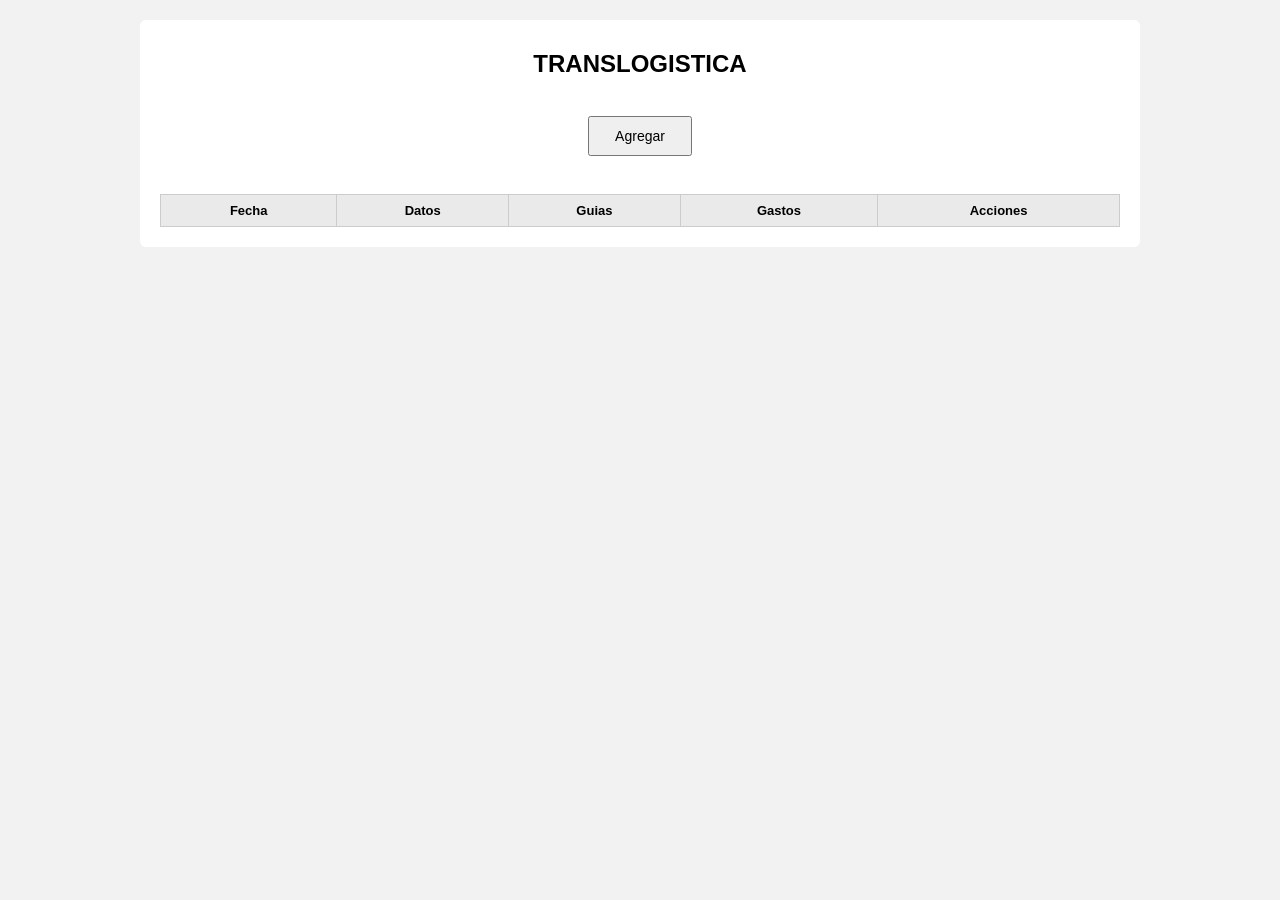
==== index.html @ 3f1c6ed1 "aea" ====
<!DOCTYPE html>
<html lang="es">
<head>
    <meta charset="UTF-8">
    <title>a</title>
    <link rel="stylesheet" href="styles.css">
</head>
<body>
    <div class="contenedor">
        <h2>TRANSLOGISTICA</h2>
        <br>
        <div class="btnCentrado">
            <button type="submit" id="btnAgregar">Agregar</button>
        </div>
        <br>
        <!-- FORMULARIO -->
        <div id="ModalDatos" class="ModalDatos ModalOculto">
            <div class="ModalCaja">
                <h2>Agregar Datos</h2>
                <div class="btnCentrado">
                    <button id="btnDatos" class="btnForm">Datos</button>
                    <button id="btnGuias" class="btnForm">Guias</button>
                    <button id="btnGastos" class="btnForm">Gastos</button>
                </div>
                <form class="formulario" id="formulario">

                    <div id="DatosForm">
                        <input id="Fecha" type="datetime-local" name="Fecha" placeholder="Fecha">
                        <input id="Origen" type="text" name="Origen" placeholder="Origen">
                        <input id="Destino" type="text" name="Destino" placeholder="Destino">
                        <input id="Cliente" type="text" name="Cliente" placeholder="Cliente">
                        <input id="Carga" type="text" name="Carga" placeholder="Carga">
                        <input id="Flete" type="text" name="Flete" placeholder="Flete">
                        <input id="Viatico" type="text" name="Viatico" placeholder="Viáticos">    
                    </div>

                    <div id="GuiasForm" class="ModalOculto">
                        <!-- G.R. Remitente -->
                        <div style="display: flex; flex-direction: column; margin-bottom: 20px;">
                            <h3 class="titulo-remitente">
                                G.R. Remitente
                                <input id="txtGRR" type="text" style="width: 200px;">
                                <button id="btnAgregarGRR" type="button" class="btn-plus">+</button>
                            </h3>
                            <div id="LGRR" class="ModalOculto">
                                <table id="ListaGRRPOST" class="tabla-compacta">
                                    <thead>
                                        <tr>
                                            <th>GRR</th>
                                            <th>Acciones</th>
                                        </tr>
                                    </thead>
                                    <tbody id="TablaGRR">
                                        <!-- Se Agregan GRR Dinamicamente a la tabla -->
                                    </tbody>
                                </table>
                            </div>
                        </div>

                        <!-- G.R. Transportista -->
                        <div style="display: flex; flex-direction: column;">
                            <h3 class="titulo-remitente">
                                G.R. Transportista
                                <input id="txtGRT" type="text" style="width: 200px;">
                                <button id="btnAgregarGRT" type="button" class="btn-plus">+</button>
                            </h3>
                            <div id="LGRT" class="ModalOculto">
                                <table id="ListaGRTPOST" class="tabla-compacta">
                                    <thead>
                                        <tr>
                                            <th>GRT</th>
                                            <th>Acciones</th>
                                        </tr>
                                    </thead>
                                    <tbody id="TablaGRT">   
                                        <!-- Se Agregan GRT Dinamicamente a la tabla -->
                                    </tbody>
                                </table>
                            </div>
                        </div>
                    </div>
                    
                    <div id="GastosForm" class="ModalOculto">
                        <div>
                            Combustible:
                            <input type="text" id="Galones" placeholder="Combustible (Galones)">
                            <input type="number" id="PrecioGalon" placeholder="Precio por Galon">    
                        </div>
                        <div>
                            Peajes:
                            <input id="Ubicacion" type="text" placeholder="Ubicación">
                            <input id="Costo" type="number" placeholder="Costo">
                            <button id="btnAgregarPeaje" type="button" class="btn-plus">+</button>
                            <div id="ListaPeajes" class="ListaPeajes">
                                <ul id="ListaPeajesPOST">
                                    <!-- Se Agregan Peajes Dinamicamente a la lista -->
                                </ul>
                            </div>
                        </div>
                        <div>
                            Gastos Varios:
                            <input id="Descripcion" type="text" placeholder="Descripción">
                            <input id="Monto" type="number" placeholder="Costo">
                            <button id="btnAgregarGasto" type="button" class="btn-plus">+</button>
                            <div id="ListaGastosVarios" class="ListaGastosVarios">
                                <ul id="ListaGastosPOST">
                                    <!-- Se Agregan Gastos Varios Dinamicamente a la lista -->
                                </ul>
                            </div>
                        </div>
                    </div>
                    <div class="btnCentrado">
                        <div id="DivBtnGuardar" class="ModalOculto">
                            <button id="btnGuardar" type="submit">Guardar</button>
                        </div>
                        <div id="DivBtnEditar" class="ModalOculto">
                            <button id="btnEditar" type="button">Editar</button>
                        </div >
                        <button id="btnCancelar" type="button">Cancelar</button>
                    </div>
                </form>
            </div>
        </div>

        <!-- Cntenedores de vista de los datos -->
        <div id="ContenedorDatos" class="ContenedorDatos ModalOculto">
            <div class="ModalCaja">
                <button class="btnCerrar btnCerrarJS">X</button>
                <h3>Datos</h3>
                <div>
                    Fecha: <span id="fecha" style="margin-right: 10px;"></span>
                    <br>
                    Origen: <span id="origen" style="margin-right: 10px;"></span>
                    <br>
                    Destino: <span id="destino" style="margin-right: 10px;"></span>
                    <br>
                    Cliente: <span id="cliente" style="margin-right: 10px;"></span>
                    <br>
                    Carga: <span id="carga" style="margin-right: 10px;"></span>
                    <br>
                    Flete: <span id="flete" style="margin-right: 10px;"></span>
                    <br>
                    Viaticos: <span id="viaticos" style="margin-right: 10px;"></span>
                </div>
            </div>
        </div>

        <div id="ContenedorGuias" class="ContenedorGuias ModalOculto">
            <div class="ModalCaja">
                <button class="btnCerrar btnCerrarJS">X</button>
                <div>
                    <h3>Guias</h3>
                    <div style="margin-right: 10px; font-weight: bold;">GRR:</div>
                    <ul id="ListaGRR" style="margin:0; padding:0; list-style:none;">
                        <!-- Elementos de GRR dinámicos -->
                    </ul>
                </div>
                <div>
                    <div style="margin-right: 10px; font-weight: bold;">GRT:</div>
                    <ul id="ListaGRT" style="margin:0; padding:0; list-style:none;">
                        <!-- Elementos de GRT dinámicos -->
                    </ul>
                </div>
            </div>
        </div>

        <div id="ContenedorGastos" class="ContenedorGastos ModalOculto">
            <div class="ModalCaja">
                <button class="btnCerrar btnCerrarJS">X</button>
                <h3>Gastos</h3>
                <div>
                    <div style="margin-right: 10px; font-weight: bold;">Combustible:</div>
                    <ul id="ListaCombustible" style="margin:0; padding:0; list-style:none;">
                        <!-- Elementos de Combustible dinámicos -->
                         <li>Galones: <span id="SpanGalones" style="margin-right: 10px;"></span></li>
                         <li>Precio por Galon: <span id="SpanPrecioUnit" style="margin-right: 10px;"></span></li>
                         <li>Precio Pagado: <span id="SpanPago" style="margin-right: 10px;"></span></li>
                    </ul>
                </div>
                <div>
                    <div style="margin-right: 10px; font-weight: bold;">Peajes:</div>
                    <ul id="ListaPeaje" style="margin:0; padding:0; list-style:none;">
                        <!-- Elementos de Peajes dinámicos -->
                    </ul>
                </div>
                <div>
                    <div style="margin-right: 10px; font-weight: bold;">Gastos Varios:</div>
                    <ul id="ListaGV" style="margin:0; padding:0; list-style:none;">
                        <!-- Elementos de Gastos Varios dinámicos -->
                    </ul>
                </div>
            </div>
        </div>
        <!---->

        <table>
            <thead>
                <tr>
                    <th>Fecha</th>
                    <th>Datos</th>
                    <th>Guias</th>
                    <th>Gastos</th>
                    <th>Acciones</th>
                </tr>
            </thead>
            <tbody id="tablaDatos">
                <!-- filas dinámicas -->
            </tbody>
        </table>

    </div>
<script src="./js.js"></script>
</body>
</html>
---- styles.css ----
/* ===== RESET / BASE ===== */
body {
    font-family: Arial, sans-serif;
    background-color: #f2f2f2;
    margin: 0;
    padding: 0;
}

/* ===== CONTENEDOR PRINCIPAL ===== */
.contenedor {
    width: 95%;
    max-width: 1000px;
    margin: 20px auto;
    background: #fff;
    padding: 20px;
    border-radius: 6px;
    box-sizing: border-box;
}

h2, h3 {
    text-align: center;
    margin: 10px 0 20px 0;
}

/* ===== FORMULARIO ===== */
.formulario {
    display: grid;
    grid-template-columns: 1fr;
    gap: 10px;
    margin-bottom: 20px;
}

.formulario input {
    padding: 8px;
    font-size: 14px;
    width: 100%;
    box-sizing: border-box;
}

/* ===== BOTONES ===== */
.btnCentrado {
    display: flex;
    justify-content: center;
    margin-bottom: 20px;
}

button {
    padding: 10px 25px;
    font-size: 14px;
    cursor: pointer;
}

/* ===== TABLA ===== */
table {
    width: 100%;
    border-collapse: collapse;
    font-size: 13px;
}

th, td {
    border: 1px solid #ccc;
    padding: 8px;
    text-align: center;
    word-break: break-word;
}

th {
    background-color: #eaeaea;
}

/* ===== MODAL (OVERLAY) ===== */
.ModalDatos,
.ContenedorDatos,
.ContenedorGuias,
.ContenedorGastos {
    position: fixed;
    top: 0;
    left: 0;
    width: 100vw;
    height: 100vh;
    background-color: rgba(0, 0, 0, 0.5);

    display: flex;
    justify-content: center;
    align-items: center;

    z-index: 9999;
}

#GuiasForm h3 {
    text-align: left;
}

/* ===== VISIBILIDAD ===== */
.ModalOculto {
    display: none;
}

/* ===== CAJA DEL MODAL (REUTILIZABLE) ===== */
.ModalCaja {
    position: relative;
    background-color: #fff;
    padding: 30px;
    border-radius: 10px;
    box-shadow: 0 5px 20px rgba(0, 0, 0, 0.3);

    width: 90%;
    max-width: 500px;
    box-sizing: border-box;
}

.btnCerrar {
    position: absolute;
    top: 10px;
    right: 10px;

    background: transparent;
    border: none;
    font-size: 20px;
    cursor: pointer;
}

.titulo-remitente {
    display: flex;
    align-items: center;   /* alineación vertical perfecta */
    gap: 10px;             /* espacio entre texto y botón */
}

.btn-plus  {
    font-size: 1em;        /* mismo tamaño que el texto */
    padding: 0 8px;
    line-height: 1;        /* evita que se deforme */
    cursor: pointer;
}

.tabla-compacta {
    width: 100%;
    border-collapse: collapse;
}

.tabla-compacta td,
.tabla-compacta th {
    padding: 4px 8px;      /* Reduce espacio vertical */
    line-height: 1.2;       /* Reduce altura de línea */
    font-size: 14px;        /* Opcional: texto más pequeño */
}

.tabla-compacta tr {
    height: auto;           /* Elimina altura fija */
}

.btn-compacto {
    padding: 2px 6px;
    margin: 0;
    font-size: 14px;
    line-height: 1;
    background-color: transparent;
    border: none;
    border-radius: 3px;
    cursor: pointer;
}

.btn-compacto:hover {
    background-color: #f0f0f0;
}

/* ===== RESPONSIVE ===== */
@media (max-width: 768px) {

    .formulario {
        grid-template-columns: 1fr;
    }

    table, thead, tbody, th, td, tr {
        display: block;
    }

    thead tr {
        display: none;
    }

    tbody tr {
        margin-bottom: 15px;
        background: #f9f9f9;
        padding: 10px;
        border-radius: 6px;
    }

    tbody td {
        display: flex;
        justify-content: space-between;
        padding: 5px 10px;
        text-align: right;
        border: none;
        border-bottom: 1px solid #ddd;
        position: relative;
    }

    tbody td::before {
        content: attr(data-label);
        font-weight: bold;
        text-align: left;
        flex: 1;
    }

    tbody td:last-child {
        border-bottom: none;
    }
}
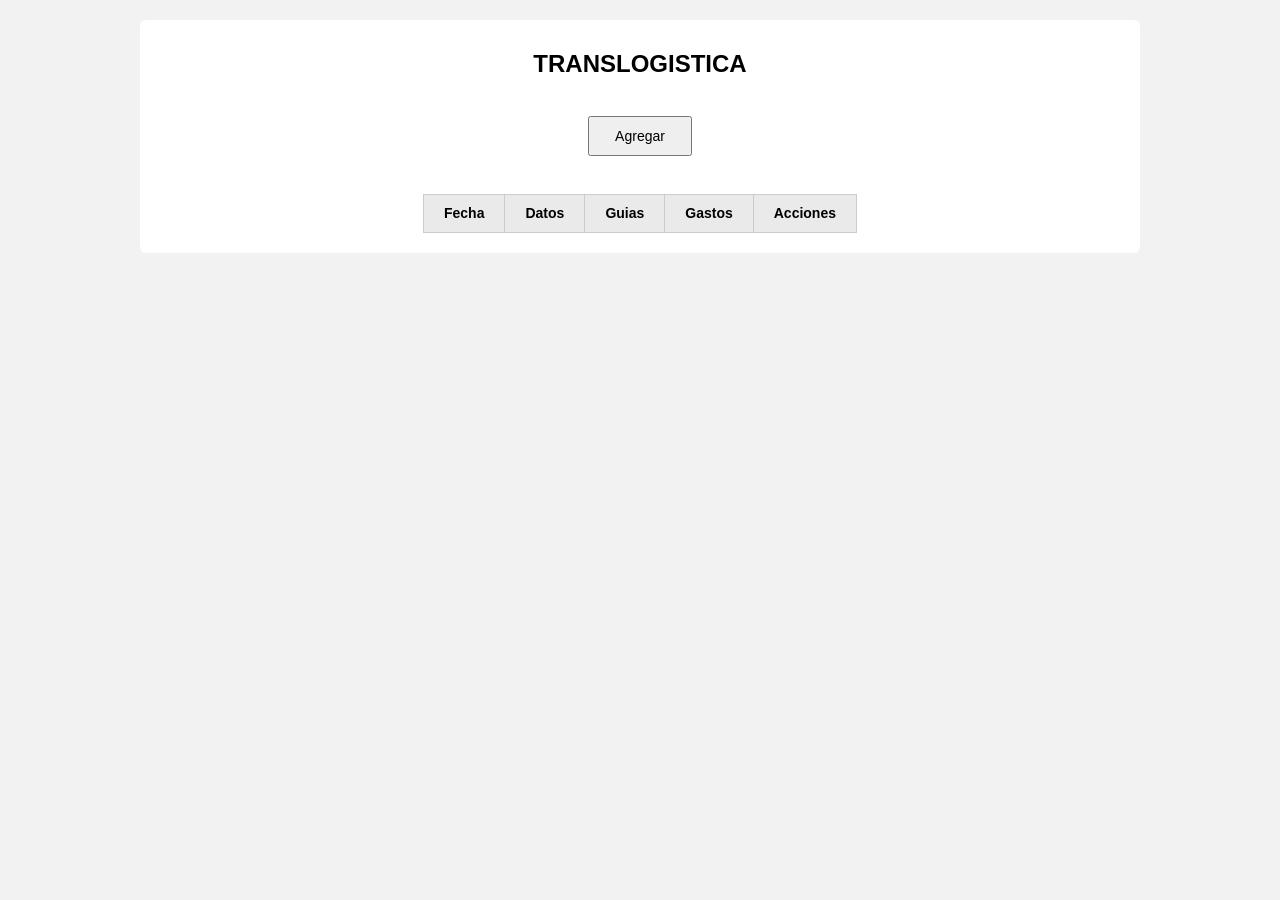
==== commit 9f9fd287: "aea" ====
--- a/index.html
+++ b/index.html
@@ -43,7 +43,7 @@
                                 <button id="btnAgregarGRR" type="button" class="btn-plus">+</button>
                             </h3>
                             <div id="LGRR" class="ModalOculto">
-                                <table id="ListaGRRPOST" class="tabla-compacta">
+                                <table id="ListaGRRPOST" >
                                     <thead>
                                         <tr>
                                             <th>GRR</th>
@@ -65,7 +65,7 @@
                                 <button id="btnAgregarGRT" type="button" class="btn-plus">+</button>
                             </h3>
                             <div id="LGRT" class="ModalOculto">
-                                <table id="ListaGRTPOST" class="tabla-compacta">
+                                <table id="ListaGRTPOST" >
                                     <thead>
                                         <tr>
                                             <th>GRT</th>
@@ -92,9 +92,18 @@
                             <input id="Costo" type="number" placeholder="Costo">
                             <button id="btnAgregarPeaje" type="button" class="btn-plus">+</button>
                             <div id="ListaPeajes" class="ListaPeajes">
-                                <ul id="ListaPeajesPOST">
-                                    <!-- Se Agregan Peajes Dinamicamente a la lista -->
-                                </ul>
+                                <table>
+                                    <thead>
+                                        <tr>
+                                            <th>Ubicación</th>
+                                            <th>Costo</th>
+                                            <th>Acciones</th>
+                                        </tr>
+                                    </thead>
+                                    <tbody id="TablaPeajes">
+                                        <!-- Se Agregan Peajes Dinamicamente a la tabla -->
+                                    </tbody>
+                                </table>
                             </div>
                         </div>
                         <div>
@@ -103,9 +112,18 @@
                             <input id="Monto" type="number" placeholder="Costo">
                             <button id="btnAgregarGasto" type="button" class="btn-plus">+</button>
                             <div id="ListaGastosVarios" class="ListaGastosVarios">
-                                <ul id="ListaGastosPOST">
-                                    <!-- Se Agregan Gastos Varios Dinamicamente a la lista -->
-                                </ul>
+                                <table>
+                                    <thead>
+                                        <tr>
+                                            <th>Descripción</th>
+                                            <th>Costo</th>
+                                            <th>Acciones</th>
+                                        </tr>
+                                    </thead>
+                                    <tbody id="TablaGastosVarios">
+                                        <!-- Se Agregan Gastos Varios Dinamicamente a la tabla -->
+                                    </tbody>
+                                </table>
                             </div>
                         </div>
                     </div>
@@ -193,20 +211,22 @@
         </div>
         <!---->
 
-        <table>
-            <thead>
-                <tr>
-                    <th>Fecha</th>
-                    <th>Datos</th>
-                    <th>Guias</th>
-                    <th>Gastos</th>
-                    <th>Acciones</th>
-                </tr>
-            </thead>
-            <tbody id="tablaDatos">
-                <!-- filas dinámicas -->
-            </tbody>
-        </table>
+        <div>
+            <table id="TablaPrincipal" class="tabla-compacta">
+                <thead>
+                    <tr>
+                        <th>Fecha</th>
+                        <th>Datos</th>
+                        <th>Guias</th>
+                        <th>Gastos</th>
+                        <th>Acciones</th>
+                    </tr>
+                </thead>
+                <tbody id="tablaDatos">
+                    <!-- filas dinámicas -->
+                </tbody>
+            </table>
+        </div>
 
     </div>
 <script src="./js.js"></script>
--- a/styles.css
+++ b/styles.css
@@ -134,13 +134,13 @@
 }
 
 .tabla-compacta {
-    width: 100%;
+    width: auto;
     border-collapse: collapse;
 }
 
 .tabla-compacta td,
 .tabla-compacta th {
-    padding: 4px 8px;      /* Reduce espacio vertical */
+    padding: 10px 20px;      /* Reduce espacio vertical */
     line-height: 1.2;       /* Reduce altura de línea */
     font-size: 14px;        /* Opcional: texto más pequeño */
 }
@@ -164,6 +164,11 @@
     background-color: #f0f0f0;
 }
 
+
+#TablaPrincipal {
+    margin: 0 auto;
+}
+
 /* ===== RESPONSIVE ===== */
 @media (max-width: 768px) {
 
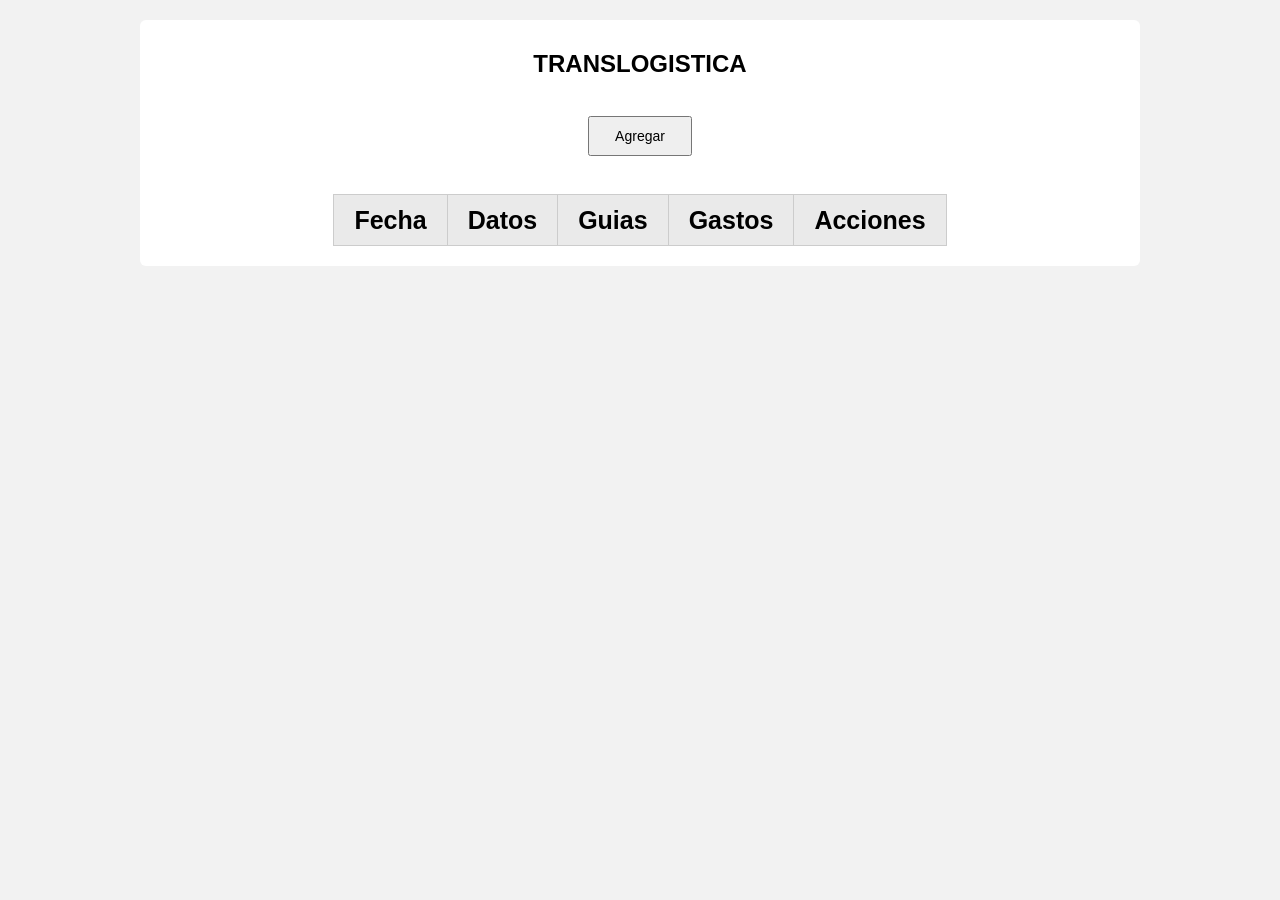
==== commit 583aedcb: "aea" ====
--- a/index.html
+++ b/index.html
@@ -10,7 +10,7 @@
         <h2>TRANSLOGISTICA</h2>
         <br>
         <div class="btnCentrado">
-            <button type="submit" id="btnAgregar">Agregar</button>
+            <button type="submit" id="btnAgregar" style="font-size: 25 px;">Agregar</button>
         </div>
         <br>
         <!-- FORMULARIO -->
@@ -211,7 +211,7 @@
         </div>
         <!---->
 
-        <div>
+        <div id="TablaDatos">
             <table id="TablaPrincipal" class="tabla-compacta">
                 <thead>
                     <tr>
@@ -222,7 +222,7 @@
                         <th>Acciones</th>
                     </tr>
                 </thead>
-                <tbody id="tablaDatos">
+                <tbody id="tablaDatos"">
                     <!-- filas dinámicas -->
                 </tbody>
             </table>
--- a/styles.css
+++ b/styles.css
@@ -142,17 +142,18 @@
 .tabla-compacta th {
     padding: 10px 20px;      /* Reduce espacio vertical */
     line-height: 1.2;       /* Reduce altura de línea */
-    font-size: 14px;        /* Opcional: texto más pequeño */
+    font-size: 25px;        /* Opcional: texto más pequeño */
 }
 
 .tabla-compacta tr {
-    height: auto;           /* Elimina altura fija */
+    height: auto;
+    font-size: 25 px;           /* Elimina altura fija */
 }
 
 .btn-compacto {
     padding: 2px 6px;
     margin: 0;
-    font-size: 14px;
+    font-size: 25px;
     line-height: 1;
     background-color: transparent;
     border: none;
@@ -169,46 +170,3 @@
     margin: 0 auto;
 }
 
-/* ===== RESPONSIVE ===== */
-@media (max-width: 768px) {
-
-    .formulario {
-        grid-template-columns: 1fr;
-    }
-
-    table, thead, tbody, th, td, tr {
-        display: block;
-    }
-
-    thead tr {
-        display: none;
-    }
-
-    tbody tr {
-        margin-bottom: 15px;
-        background: #f9f9f9;
-        padding: 10px;
-        border-radius: 6px;
-    }
-
-    tbody td {
-        display: flex;
-        justify-content: space-between;
-        padding: 5px 10px;
-        text-align: right;
-        border: none;
-        border-bottom: 1px solid #ddd;
-        position: relative;
-    }
-
-    tbody td::before {
-        content: attr(data-label);
-        font-weight: bold;
-        text-align: left;
-        flex: 1;
-    }
-
-    tbody td:last-child {
-        border-bottom: none;
-    }
-}
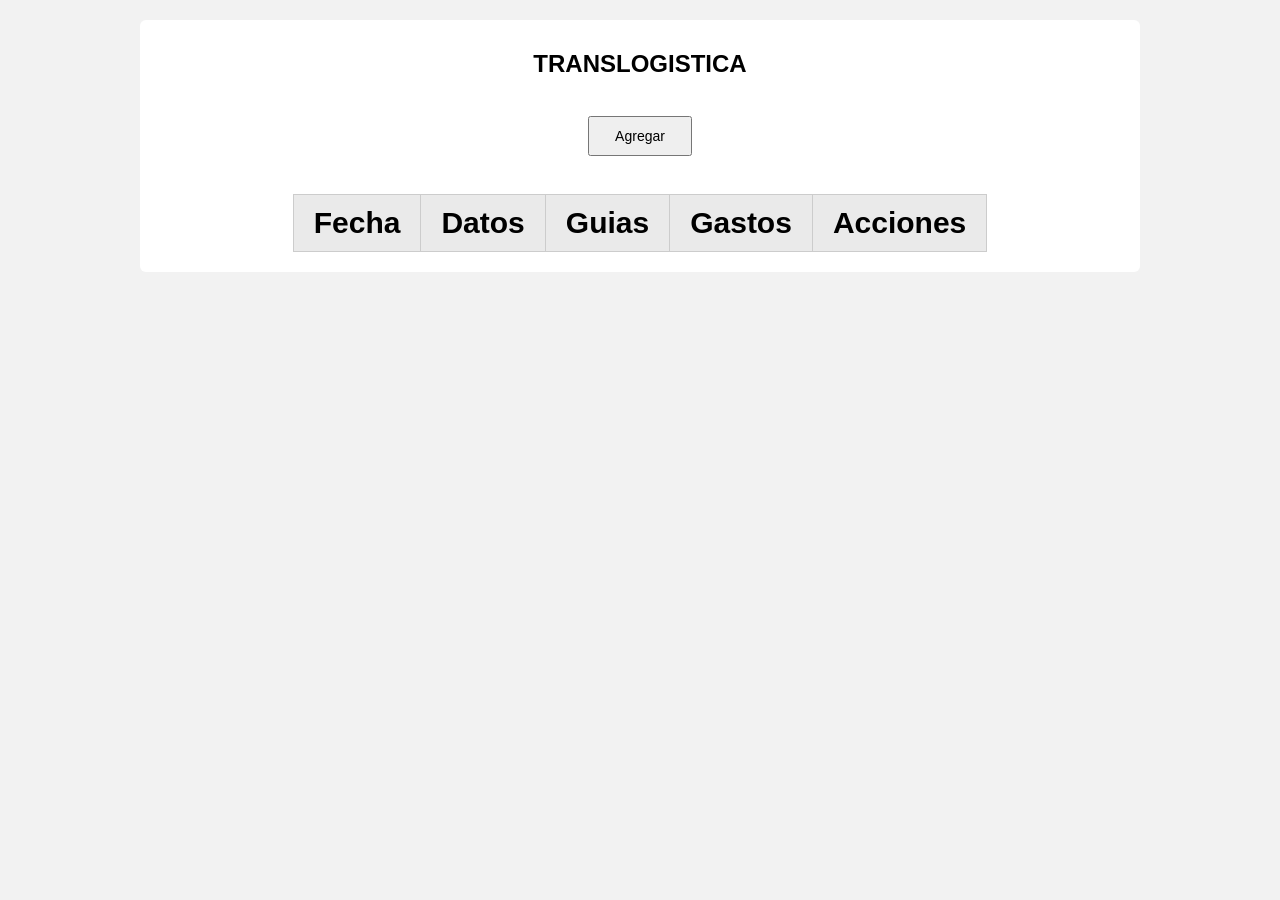
==== commit 5b869943: "aea" ====
--- a/index.html
+++ b/index.html
@@ -10,7 +10,7 @@
         <h2>TRANSLOGISTICA</h2>
         <br>
         <div class="btnCentrado">
-            <button type="submit" id="btnAgregar" style="font-size: 25 px;">Agregar</button>
+            <button type="submit" id="btnAgregar" style="font-size: 30 px;">Agregar</button>
         </div>
         <br>
         <!-- FORMULARIO -->
--- a/styles.css
+++ b/styles.css
@@ -142,18 +142,18 @@
 .tabla-compacta th {
     padding: 10px 20px;      /* Reduce espacio vertical */
     line-height: 1.2;       /* Reduce altura de línea */
-    font-size: 25px;        /* Opcional: texto más pequeño */
+    font-size: 30px;        /* Opcional: texto más pequeño */
 }
 
 .tabla-compacta tr {
     height: auto;
-    font-size: 25 px;           /* Elimina altura fija */
+    font-size: 30 px;           /* Elimina altura fija */
 }
 
 .btn-compacto {
     padding: 2px 6px;
     margin: 0;
-    font-size: 25px;
+    font-size: 30px;
     line-height: 1;
     background-color: transparent;
     border: none;
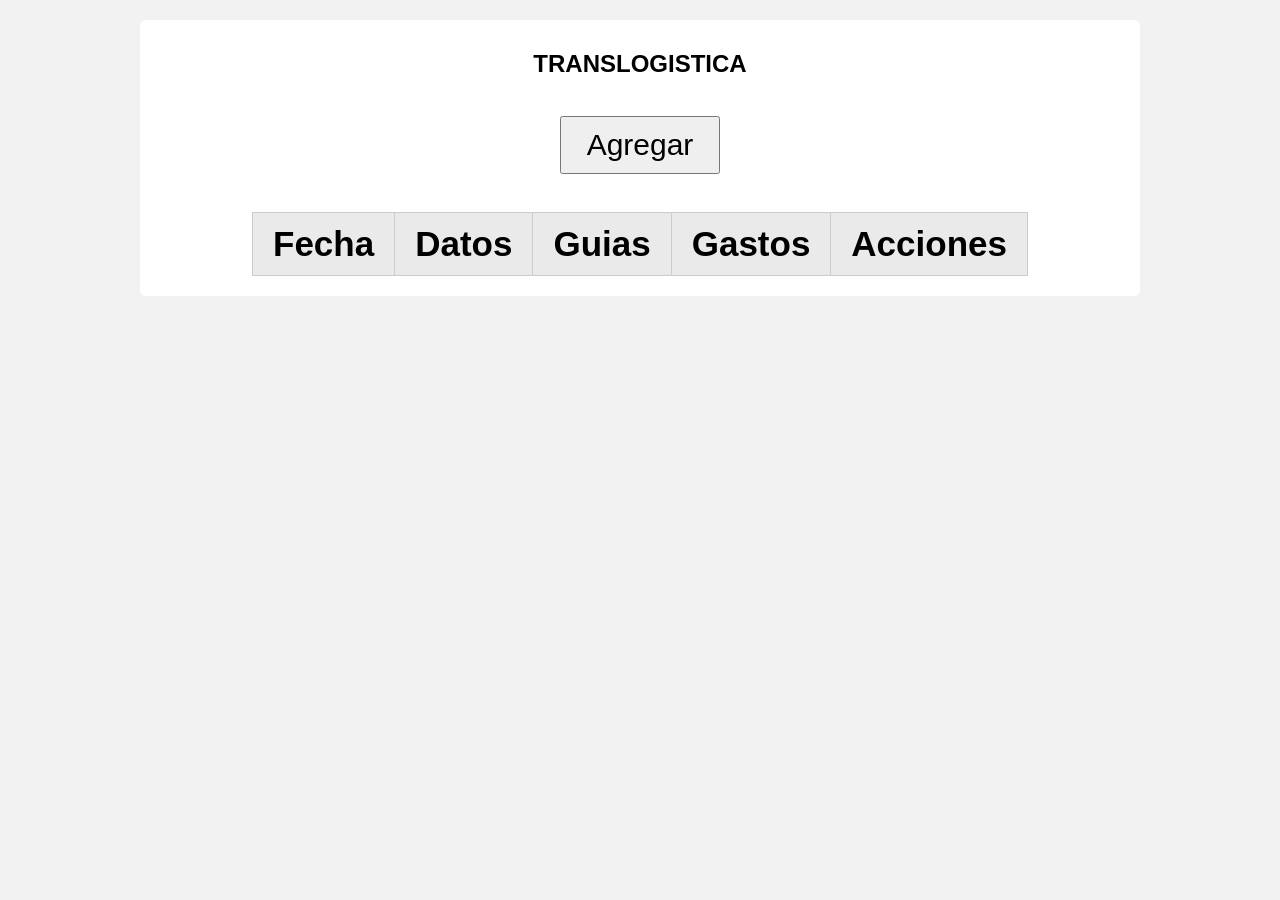
==== commit fbe41adf: "aea" ====
--- a/index.html
+++ b/index.html
@@ -10,7 +10,7 @@
         <h2>TRANSLOGISTICA</h2>
         <br>
         <div class="btnCentrado">
-            <button type="submit" id="btnAgregar" style="font-size: 30 px;">Agregar</button>
+            <button type="submit" id="btnAgregar">Agregar</button>
         </div>
         <br>
         <!-- FORMULARIO -->
--- a/styles.css
+++ b/styles.css
@@ -31,8 +31,8 @@
 }
 
 .formulario input {
-    padding: 8px;
-    font-size: 14px;
+    padding: 2px;
+    font-size: 30px;
     width: 100%;
     box-sizing: border-box;
 }
@@ -44,9 +44,13 @@
     margin-bottom: 20px;
 }
 
+.btnCentrado button {
+    font-size: 30px;
+}
+
 button {
     padding: 10px 25px;
-    font-size: 14px;
+    font-size: 30px;
     cursor: pointer;
 }
 
@@ -105,7 +109,7 @@
     box-shadow: 0 5px 20px rgba(0, 0, 0, 0.3);
 
     width: 90%;
-    max-width: 500px;
+    max-width: 800px;
     box-sizing: border-box;
 }
 
@@ -116,7 +120,7 @@
 
     background: transparent;
     border: none;
-    font-size: 20px;
+    font-size: 40px;
     cursor: pointer;
 }
 
@@ -127,7 +131,7 @@
 }
 
 .btn-plus  {
-    font-size: 1em;        /* mismo tamaño que el texto */
+    font-size: 30px;        /* mismo tamaño que el texto */
     padding: 0 8px;
     line-height: 1;        /* evita que se deforme */
     cursor: pointer;
@@ -142,7 +146,7 @@
 .tabla-compacta th {
     padding: 10px 20px;      /* Reduce espacio vertical */
     line-height: 1.2;       /* Reduce altura de línea */
-    font-size: 30px;        /* Opcional: texto más pequeño */
+    font-size: 35px;        /* Opcional: texto más pequeño */
 }
 
 .tabla-compacta tr {
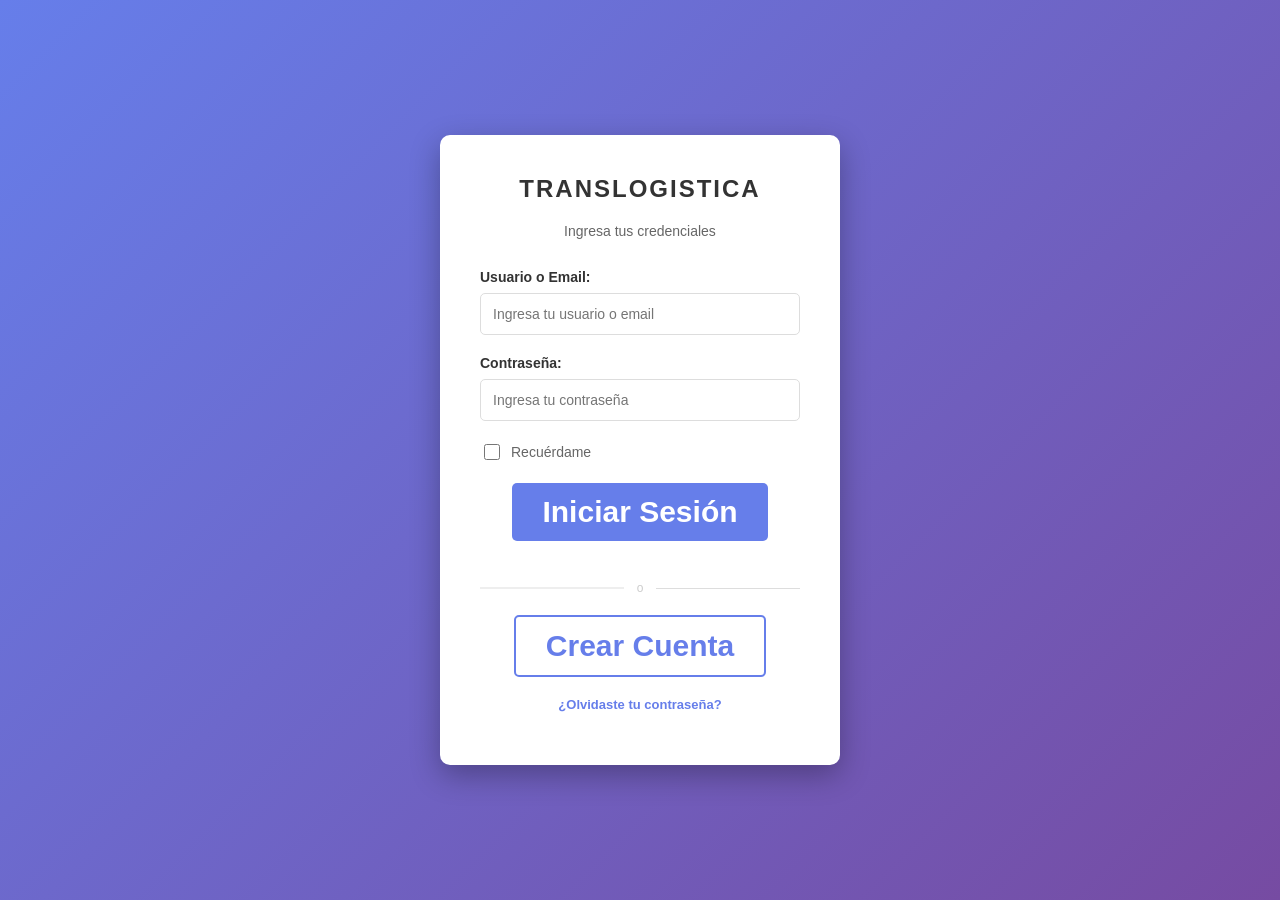
==== commit 906ab941: "aea" ====
--- a/index.html
+++ b/index.html
@@ -2,233 +2,62 @@
 <html lang="es">
 <head>
     <meta charset="UTF-8">
-    <title>a</title>
+    <meta name="viewport" content="width=device-width, initial-scale=1.0">
+    <title>LOGIN - TRANSLOGISTICA</title>
     <link rel="stylesheet" href="styles.css">
+    <link rel="stylesheet" href="login.css">
 </head>
-<body>
-    <div class="contenedor">
-        <h2>TRANSLOGISTICA</h2>
-        <br>
-        <div class="btnCentrado">
-            <button type="submit" id="btnAgregar">Agregar</button>
+<body class="bodyLogin">
+    <div class="contenedorLogin">
+        <div class="cajaLogin">
+            <h2>TRANSLOGISTICA</h2>
+            <p class="subtituloLogin">Ingresa tus credenciales</p>
+            
+            <form class="formularioLogin" id="formularioLogin">
+                <div class="grupoFormulario">
+                    <label for="usuario">Usuario o Email:</label>
+                    <input 
+                        type="text" 
+                        id="usuario" 
+                        name="usuario" 
+                        placeholder="Ingresa tu usuario o email"
+                        required
+                    >
+                </div>
+
+                <div class="grupoFormulario">
+                    <label for="contrasena">Contraseña:</label>
+                    <input 
+                        type="password" 
+                        id="contrasena" 
+                        name="contrasena" 
+                        placeholder="Ingresa tu contraseña"
+                        required
+                    >
+                </div>
+
+                <div class="recordarMe">
+                    <input type="checkbox" id="recordarme" name="recordarme">
+                    <label for="recordarme">Recuérdame</label>
+                </div>
+
+                <div class="btnCentrado">
+                    <button type="submit" class="btnLogin" id="btnLogin">Iniciar Sesión</button>
+                </div>
+            </form>
+
+            <div class="separador">o</div>
+
+            <div class="btnCentrado">
+                <button type="button" class="btnRegistro" id="btnRegistro">Crear Cuenta</button>
+            </div>
+
+            <p class="enlaceAyuda">
+                <a href="#" id="enlaceOlvide">¿Olvidaste tu contraseña?</a>
+            </p>
         </div>
-        <br>
-        <!-- FORMULARIO -->
-        <div id="ModalDatos" class="ModalDatos ModalOculto">
-            <div class="ModalCaja">
-                <h2>Agregar Datos</h2>
-                <div class="btnCentrado">
-                    <button id="btnDatos" class="btnForm">Datos</button>
-                    <button id="btnGuias" class="btnForm">Guias</button>
-                    <button id="btnGastos" class="btnForm">Gastos</button>
-                </div>
-                <form class="formulario" id="formulario">
-
-                    <div id="DatosForm">
-                        <input id="Fecha" type="datetime-local" name="Fecha" placeholder="Fecha">
-                        <input id="Origen" type="text" name="Origen" placeholder="Origen">
-                        <input id="Destino" type="text" name="Destino" placeholder="Destino">
-                        <input id="Cliente" type="text" name="Cliente" placeholder="Cliente">
-                        <input id="Carga" type="text" name="Carga" placeholder="Carga">
-                        <input id="Flete" type="text" name="Flete" placeholder="Flete">
-                        <input id="Viatico" type="text" name="Viatico" placeholder="Viáticos">    
-                    </div>
-
-                    <div id="GuiasForm" class="ModalOculto">
-                        <!-- G.R. Remitente -->
-                        <div style="display: flex; flex-direction: column; margin-bottom: 20px;">
-                            <h3 class="titulo-remitente">
-                                G.R. Remitente
-                                <input id="txtGRR" type="text" style="width: 200px;">
-                                <button id="btnAgregarGRR" type="button" class="btn-plus">+</button>
-                            </h3>
-                            <div id="LGRR" class="ModalOculto">
-                                <table id="ListaGRRPOST" >
-                                    <thead>
-                                        <tr>
-                                            <th>GRR</th>
-                                            <th>Acciones</th>
-                                        </tr>
-                                    </thead>
-                                    <tbody id="TablaGRR">
-                                        <!-- Se Agregan GRR Dinamicamente a la tabla -->
-                                    </tbody>
-                                </table>
-                            </div>
-                        </div>
-
-                        <!-- G.R. Transportista -->
-                        <div style="display: flex; flex-direction: column;">
-                            <h3 class="titulo-remitente">
-                                G.R. Transportista
-                                <input id="txtGRT" type="text" style="width: 200px;">
-                                <button id="btnAgregarGRT" type="button" class="btn-plus">+</button>
-                            </h3>
-                            <div id="LGRT" class="ModalOculto">
-                                <table id="ListaGRTPOST" >
-                                    <thead>
-                                        <tr>
-                                            <th>GRT</th>
-                                            <th>Acciones</th>
-                                        </tr>
-                                    </thead>
-                                    <tbody id="TablaGRT">   
-                                        <!-- Se Agregan GRT Dinamicamente a la tabla -->
-                                    </tbody>
-                                </table>
-                            </div>
-                        </div>
-                    </div>
-                    
-                    <div id="GastosForm" class="ModalOculto">
-                        <div>
-                            Combustible:
-                            <input type="text" id="Galones" placeholder="Combustible (Galones)">
-                            <input type="number" id="PrecioGalon" placeholder="Precio por Galon">    
-                        </div>
-                        <div>
-                            Peajes:
-                            <input id="Ubicacion" type="text" placeholder="Ubicación">
-                            <input id="Costo" type="number" placeholder="Costo">
-                            <button id="btnAgregarPeaje" type="button" class="btn-plus">+</button>
-                            <div id="ListaPeajes" class="ListaPeajes">
-                                <table>
-                                    <thead>
-                                        <tr>
-                                            <th>Ubicación</th>
-                                            <th>Costo</th>
-                                            <th>Acciones</th>
-                                        </tr>
-                                    </thead>
-                                    <tbody id="TablaPeajes">
-                                        <!-- Se Agregan Peajes Dinamicamente a la tabla -->
-                                    </tbody>
-                                </table>
-                            </div>
-                        </div>
-                        <div>
-                            Gastos Varios:
-                            <input id="Descripcion" type="text" placeholder="Descripción">
-                            <input id="Monto" type="number" placeholder="Costo">
-                            <button id="btnAgregarGasto" type="button" class="btn-plus">+</button>
-                            <div id="ListaGastosVarios" class="ListaGastosVarios">
-                                <table>
-                                    <thead>
-                                        <tr>
-                                            <th>Descripción</th>
-                                            <th>Costo</th>
-                                            <th>Acciones</th>
-                                        </tr>
-                                    </thead>
-                                    <tbody id="TablaGastosVarios">
-                                        <!-- Se Agregan Gastos Varios Dinamicamente a la tabla -->
-                                    </tbody>
-                                </table>
-                            </div>
-                        </div>
-                    </div>
-                    <div class="btnCentrado">
-                        <div id="DivBtnGuardar" class="ModalOculto">
-                            <button id="btnGuardar" type="submit">Guardar</button>
-                        </div>
-                        <div id="DivBtnEditar" class="ModalOculto">
-                            <button id="btnEditar" type="button">Editar</button>
-                        </div >
-                        <button id="btnCancelar" type="button">Cancelar</button>
-                    </div>
-                </form>
-            </div>
-        </div>
-
-        <!-- Cntenedores de vista de los datos -->
-        <div id="ContenedorDatos" class="ContenedorDatos ModalOculto">
-            <div class="ModalCaja">
-                <button class="btnCerrar btnCerrarJS">X</button>
-                <h3>Datos</h3>
-                <div>
-                    Fecha: <span id="fecha" style="margin-right: 10px;"></span>
-                    <br>
-                    Origen: <span id="origen" style="margin-right: 10px;"></span>
-                    <br>
-                    Destino: <span id="destino" style="margin-right: 10px;"></span>
-                    <br>
-                    Cliente: <span id="cliente" style="margin-right: 10px;"></span>
-                    <br>
-                    Carga: <span id="carga" style="margin-right: 10px;"></span>
-                    <br>
-                    Flete: <span id="flete" style="margin-right: 10px;"></span>
-                    <br>
-                    Viaticos: <span id="viaticos" style="margin-right: 10px;"></span>
-                </div>
-            </div>
-        </div>
-
-        <div id="ContenedorGuias" class="ContenedorGuias ModalOculto">
-            <div class="ModalCaja">
-                <button class="btnCerrar btnCerrarJS">X</button>
-                <div>
-                    <h3>Guias</h3>
-                    <div style="margin-right: 10px; font-weight: bold;">GRR:</div>
-                    <ul id="ListaGRR" style="margin:0; padding:0; list-style:none;">
-                        <!-- Elementos de GRR dinámicos -->
-                    </ul>
-                </div>
-                <div>
-                    <div style="margin-right: 10px; font-weight: bold;">GRT:</div>
-                    <ul id="ListaGRT" style="margin:0; padding:0; list-style:none;">
-                        <!-- Elementos de GRT dinámicos -->
-                    </ul>
-                </div>
-            </div>
-        </div>
-
-        <div id="ContenedorGastos" class="ContenedorGastos ModalOculto">
-            <div class="ModalCaja">
-                <button class="btnCerrar btnCerrarJS">X</button>
-                <h3>Gastos</h3>
-                <div>
-                    <div style="margin-right: 10px; font-weight: bold;">Combustible:</div>
-                    <ul id="ListaCombustible" style="margin:0; padding:0; list-style:none;">
-                        <!-- Elementos de Combustible dinámicos -->
-                         <li>Galones: <span id="SpanGalones" style="margin-right: 10px;"></span></li>
-                         <li>Precio por Galon: <span id="SpanPrecioUnit" style="margin-right: 10px;"></span></li>
-                         <li>Precio Pagado: <span id="SpanPago" style="margin-right: 10px;"></span></li>
-                    </ul>
-                </div>
-                <div>
-                    <div style="margin-right: 10px; font-weight: bold;">Peajes:</div>
-                    <ul id="ListaPeaje" style="margin:0; padding:0; list-style:none;">
-                        <!-- Elementos de Peajes dinámicos -->
-                    </ul>
-                </div>
-                <div>
-                    <div style="margin-right: 10px; font-weight: bold;">Gastos Varios:</div>
-                    <ul id="ListaGV" style="margin:0; padding:0; list-style:none;">
-                        <!-- Elementos de Gastos Varios dinámicos -->
-                    </ul>
-                </div>
-            </div>
-        </div>
-        <!---->
-
-        <div id="TablaDatos">
-            <table id="TablaPrincipal" class="tabla-compacta">
-                <thead>
-                    <tr>
-                        <th>Fecha</th>
-                        <th>Datos</th>
-                        <th>Guias</th>
-                        <th>Gastos</th>
-                        <th>Acciones</th>
-                    </tr>
-                </thead>
-                <tbody id="tablaDatos"">
-                    <!-- filas dinámicas -->
-                </tbody>
-            </table>
-        </div>
-
     </div>
-<script src="./js.js"></script>
+    
+    <script src="login.js"></script>
 </body>
-</html>
+</html>
--- a/login.css
+++ b/login.css
@@ -0,0 +1,211 @@
+/* ===== ESTILOS ESPECÍFICOS DEL LOGIN ===== */
+
+.bodyLogin {
+    display: flex;
+    justify-content: center;
+    align-items: center;
+    min-height: 100vh;
+    background: linear-gradient(135deg, #667eea 0%, #764ba2 100%);
+}
+
+.contenedorLogin {
+    width: 100%;
+    max-width: 400px;
+    padding: 20px;
+}
+
+.cajaLogin {
+    background: #fff;
+    padding: 40px;
+    border-radius: 10px;
+    box-shadow: 0 10px 30px rgba(0, 0, 0, 0.3);
+}
+
+.cajaLogin h2 {
+    margin-top: 0;
+    color: #333;
+    text-transform: uppercase;
+    letter-spacing: 2px;
+}
+
+.subtituloLogin {
+    text-align: center;
+    color: #666;
+    font-size: 14px;
+    margin-bottom: 30px;
+}
+
+/* ===== FORMULARIO LOGIN ===== */
+.formularioLogin {
+    display: flex;
+    flex-direction: column;
+    gap: 20px;
+}
+
+.grupoFormulario {
+    display: flex;
+    flex-direction: column;
+    gap: 8px;
+}
+
+.grupoFormulario label {
+    font-weight: bold;
+    color: #333;
+    font-size: 14px;
+}
+
+.grupoFormulario input[type="text"],
+.grupoFormulario input[type="password"] {
+    padding: 12px;
+    border: 1px solid #ddd;
+    border-radius: 5px;
+    font-size: 14px;
+    transition: border-color 0.3s;
+}
+
+.grupoFormulario input[type="text"]:focus,
+.grupoFormulario input[type="password"]:focus {
+    outline: none;
+    border-color: #667eea;
+    box-shadow: 0 0 5px rgba(102, 126, 234, 0.3);
+}
+
+/* ===== RECORDAR ME ===== */
+.recordarMe {
+    display: flex;
+    align-items: center;
+    gap: 8px;
+    font-size: 14px;
+}
+
+.recordarMe input[type="checkbox"] {
+    cursor: pointer;
+    width: 16px;
+    height: 16px;
+}
+
+.recordarMe label {
+    cursor: pointer;
+    margin: 0;
+    font-weight: normal;
+    color: #666;
+}
+
+/* ===== BOTONES LOGIN ===== */
+.btnLogin {
+    background-color: #667eea;
+    color: white;
+    border: none;
+    padding: 12px 30px;
+    font-size: 16px;
+    border-radius: 5px;
+    cursor: pointer;
+    transition: background-color 0.3s;
+    font-weight: bold;
+}
+
+.btnLogin:hover {
+    background-color: #5568d3;
+}
+
+.btnLogin:active {
+    transform: scale(0.98);
+}
+
+.btnRegistro {
+    background-color: transparent;
+    color: #667eea;
+    border: 2px solid #667eea;
+    padding: 12px 30px;
+    font-size: 16px;
+    border-radius: 5px;
+    cursor: pointer;
+    transition: all 0.3s;
+    font-weight: bold;
+}
+
+.btnRegistro:hover {
+    background-color: #667eea;
+    color: white;
+}
+
+/* ===== SEPARADOR ===== */
+.separador {
+    text-align: center;
+    color: #ccc;
+    font-size: 12px;
+    margin: 20px 0;
+    position: relative;
+}
+
+.separador::before {
+    content: "";
+    position: absolute;
+    top: 50%;
+    left: 0;
+    right: 0;
+    height: 1px;
+    background-color: #ddd;
+    transform: translateY(-50%);
+}
+
+.separador {
+    background: white;
+    position: relative;
+    display: flex;
+    justify-content: center;
+}
+
+.separador::before {
+    content: "";
+    position: absolute;
+    top: 50%;
+    left: 0;
+    width: 45%;
+    height: 1px;
+    background-color: #ddd;
+}
+
+.separador::after {
+    content: "";
+    position: absolute;
+    top: 50%;
+    right: 0;
+    width: 45%;
+    height: 1px;
+    background-color: #ddd;
+}
+
+/* ===== ENLACES ===== */
+.enlaceAyuda {
+    text-align: center;
+    margin-top: 20px;
+    font-size: 13px;
+}
+
+.enlaceAyuda a {
+    color: #667eea;
+    text-decoration: none;
+    font-weight: bold;
+    transition: color 0.3s;
+}
+
+.enlaceAyuda a:hover {
+    color: #5568d3;
+    text-decoration: underline;
+}
+
+/* ===== RESPONSIVE ===== */
+@media (max-width: 480px) {
+    .contenedorLogin {
+        max-width: 100%;
+    }
+    
+    .cajaLogin {
+        padding: 30px 20px;
+    }
+    
+    .cajaLogin h2 {
+        font-size: 24px;
+    }
+}
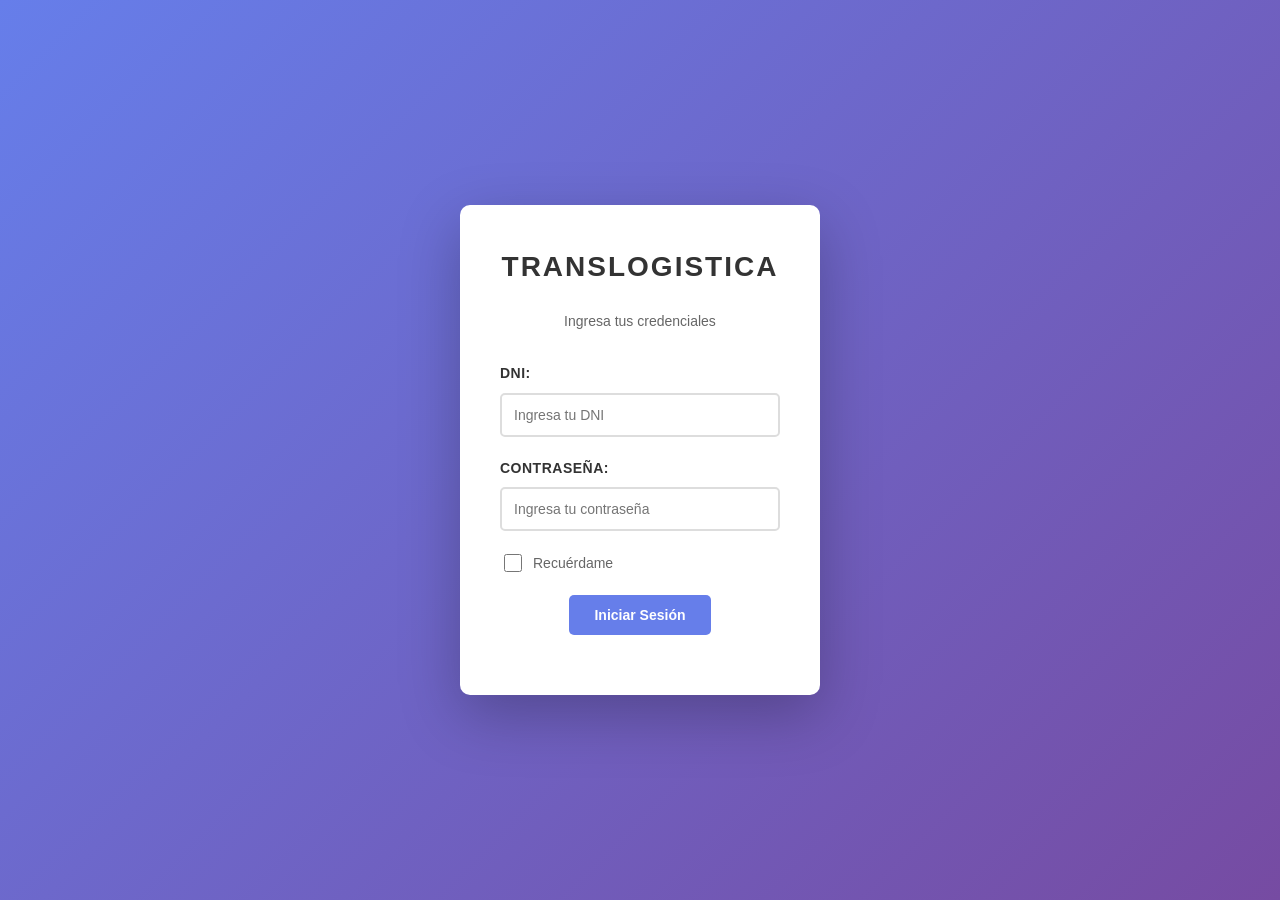
==== commit 0cd5eb79: "Adicion de funcionalidad:" ====
--- a/index.html
+++ b/index.html
@@ -4,8 +4,9 @@
     <meta charset="UTF-8">
     <meta name="viewport" content="width=device-width, initial-scale=1.0">
     <title>LOGIN - TRANSLOGISTICA</title>
-    <link rel="stylesheet" href="styles.css">
-    <link rel="stylesheet" href="login.css">
+    <link rel="stylesheet" href="styles/styles_principal.css">
+    <link rel="stylesheet" href="styles/icons.css">
+    <link rel="stylesheet" href="styles/login_styles.css">
 </head>
 <body class="bodyLogin">
     <div class="contenedorLogin">
@@ -15,12 +16,12 @@
             
             <form class="formularioLogin" id="formularioLogin">
                 <div class="grupoFormulario">
-                    <label for="usuario">Usuario o Email:</label>
+                    <label for="dni">DNI:</label>
                     <input 
                         type="text" 
-                        id="usuario" 
-                        name="usuario" 
-                        placeholder="Ingresa tu usuario o email"
+                        id="dni" 
+                        name="dni" 
+                        placeholder="Ingresa tu DNI"
                         required
                     >
                 </div>
@@ -46,18 +47,9 @@
                 </div>
             </form>
 
-            <div class="separador">o</div>
-
-            <div class="btnCentrado">
-                <button type="button" class="btnRegistro" id="btnRegistro">Crear Cuenta</button>
-            </div>
-
-            <p class="enlaceAyuda">
-                <a href="#" id="enlaceOlvide">¿Olvidaste tu contraseña?</a>
-            </p>
         </div>
     </div>
     
-    <script src="login.js"></script>
+    <script src="./Scripts/login.js"></script>
 </body>
 </html>
--- a/styles/styles_principal.css
+++ b/styles/styles_principal.css
@@ -0,0 +1,453 @@
+/* ===== RESET / BASE ===== */
+* {
+    box-sizing: border-box;
+}
+
+html {
+    scroll-behavior: smooth;
+}
+
+body {
+    font-family: -apple-system, BlinkMacSystemFont, 'Segoe UI', 'Roboto', 'Oxygen', 'Ubuntu', 'Cantarell', sans-serif;
+    background-color: #f5f5f5;
+    margin: 0;
+    padding: 0;
+    color: #333;
+    line-height: 1.6;
+}
+
+.bodyPrincipal {
+    padding-top: 70px;
+}
+
+/* ===== HEADER ===== */
+.headerPrincipal {
+    position: fixed;
+    top: 0;
+    left: 0;
+    right: 0;
+    background: linear-gradient(135deg, #667eea 0%, #764ba2 100%);
+    color: white;
+    padding: 15px 0;
+    box-shadow: 0 2px 10px rgba(0, 0, 0, 0.2);
+    z-index: 1000;
+}
+
+.headerContenido {
+    width: 95%;
+    max-width: 1200px;
+    margin: 0 auto;
+    display: flex;
+    justify-content: space-between;
+    align-items: center;
+}
+
+.logoHeader {
+    margin: 0;
+    font-size: 24px;
+    font-weight: bold;
+    letter-spacing: 1px;
+    text-transform: uppercase;
+}
+
+.btnLogout {
+    background-color: rgba(255, 255, 255, 0.2);
+    color: white;
+    border: 1px solid rgba(255, 255, 255, 0.4);
+    padding: 8px 20px;
+    border-radius: 5px;
+    cursor: pointer;
+    font-size: 14px;
+}
+
+.btnLogout:hover {
+    background-color: rgba(255, 255, 255, 0.3);
+    border-color: rgba(255, 255, 255, 0.6);
+}
+
+/* ===== CONTENEDOR PRINCIPAL ===== */
+.contenedor {
+    width: 95%;
+    max-width: 1200px;
+    margin: 30px auto;
+    background: #fff;
+    padding: 30px;
+    border-radius: 10px;
+    box-shadow: 0 4px 15px rgba(0, 0, 0, 0.1);
+    box-sizing: border-box;
+}
+
+h2, h3 {
+    text-align: center;
+    margin: 10px 0 20px 0;
+    color: #333;
+}
+
+h2 {
+    font-size: 28px;
+    text-transform: uppercase;
+    letter-spacing: 1px;
+}
+
+h3 {
+    font-size: 18px;
+    color: #555;
+}
+
+/* ===== FORMULARIO ===== */
+.formulario {
+    display: grid;
+    grid-template-columns: 1fr;
+    gap: 15px;
+    margin-bottom: 20px;
+}
+
+.formulario input {
+    padding: 12px;
+    font-size: 14px;
+    width: 100%;
+    box-sizing: border-box;
+    border: 2px solid #ddd;
+    border-radius: 5px;
+    transition: all 0.3s ease;
+    font-family: inherit;
+}
+
+.formulario input:focus {
+    outline: none;
+    border-color: #667eea;
+    box-shadow: 0 0 8px rgba(102, 126, 234, 0.25), inset 0 0 4px rgba(102, 126, 234, 0.1);
+    background-color: #fafbfe;
+}
+
+.formulario input:disabled {
+    background-color: #f5f5f5;
+    cursor: not-allowed;
+}
+
+/* ===== BOTONES GENERALES ===== */
+.btnCentrado {
+    display: flex;
+    justify-content: center;
+    gap: 10px;
+    margin-bottom: 20px;
+    flex-wrap: wrap;
+}
+
+.btnCentrado button {
+    font-size: 14px;
+    padding: 12px 25px;
+    border: none;
+    border-radius: 5px;
+    cursor: pointer;
+    transition: all 0.3s;
+    font-weight: bold;
+}
+
+button {
+    padding: 10px 20px;
+    font-size: 14px;
+    cursor: pointer;
+    border: none;
+    border-radius: 5px;
+    transition: all 0.3s ease;
+    background-color: #667eea;
+    color: white;
+    font-weight: 500;
+    user-select: none;
+}
+
+button:hover {
+    background-color: #5568d3;
+    transform: translateY(-2px);
+    box-shadow: 0 4px 12px rgba(102, 126, 234, 0.35);
+}
+
+button:active {
+    transform: translateY(0);
+}
+
+button:disabled {
+    opacity: 0.5;
+    cursor: not-allowed;
+    transform: none;
+}
+
+#btnAgregar {
+    background-color: #667eea;
+    color: white;
+    padding: 15px 40px;
+    font-size: 16px;
+    font-weight: bold;
+}
+
+#btnAgregar:hover {
+    background-color: #5568d3;
+}
+
+.btnForm {
+    background-color: #764ba2;
+    margin: 0 5px;
+}
+
+.btnForm:hover {
+    background-color: #663a8a;
+}
+
+.btnGuardar, #btnGuardar {
+    background-color: #4caf50;
+}
+
+.btnGuardar:hover, #btnGuardar:hover {
+    background-color: #45a049;
+}
+
+.btnCancelar, #btnCancelar {
+    background-color: #f44336;
+}
+
+.btnCancelar:hover, #btnCancelar:hover {
+    background-color: #da190b;
+}
+
+.btnEditar, #btnEditar {
+    background-color: #2196f3;
+}
+
+.btnEditar:hover, #btnEditar:hover {
+    background-color: #0b7dda;
+}
+
+.btn {
+    padding: 10px 20px;
+    border: none;
+    border-radius: 5px;
+    cursor: pointer;
+    font-size: 14px;
+    font-weight: 600;
+    transition: all 0.3s ease;
+    white-space: nowrap;
+}
+
+.btn-primary {
+    background-color: #667eea;
+    color: white;
+}
+
+.btn-primary:hover {
+    background-color: #5568d3;
+    box-shadow: 0 4px 10px rgba(102, 126, 234, 0.3);
+    transform: translateY(-2px);
+}
+
+.btn-search {
+    background-color: #28a745;
+    color: white;
+}
+
+.btn-search:hover {
+    background-color: #218838;
+    box-shadow: 0 4px 10px rgba(40, 167, 69, 0.3);
+    transform: translateY(-2px);
+}
+
+.btn-editar {
+    background-color: #007bff;
+    color: white;
+    padding: 6px 12px;
+    font-size: 12px;
+    margin-right: 5px;
+}
+
+.btn-editar:hover {
+    background-color: #0056b3;
+}
+
+.btn-eliminar {
+    background-color: #dc3545;
+    color: white;
+    padding: 6px 12px;
+    font-size: 12px;
+}
+
+.btn-eliminar:hover {
+    background-color: #c82333;
+}
+
+/* ===== TABLA ===== */
+table {
+    width: 100%;
+    border-collapse: collapse;
+    font-size: 14px;
+    background-color: #fff;
+}
+
+th, td {
+    border: 1px solid #e0e0e0;
+    padding: 12px;
+    text-align: center;
+    word-break: break-word;
+}
+
+th {
+    background: linear-gradient(135deg, #667eea 0%, #764ba2 100%);
+    color: white;
+    font-weight: 600;
+    text-transform: uppercase;
+    letter-spacing: 0.5px;
+}
+
+tbody tr {
+    transition: background-color 0.2s ease;
+}
+
+tbody tr:hover {
+    background-color: #f9f9f9;
+}
+
+tbody tr:last-child td {
+    border-bottom: 2px solid #e0e0e0;
+}
+
+/* ===== MODAL (OVERLAY) ===== */
+.ModalDatos,
+.ContenedorDatos,
+.ContenedorGuias,
+.ContenedorGastos {
+    position: fixed;
+    top: 0;
+    left: 0;
+    width: 100vw;
+    height: 100vh;
+    background-color: rgba(0, 0, 0, 0.5);
+    backdrop-filter: blur(2px);
+    display: flex;
+    justify-content: center;
+    align-items: center;
+    z-index: 9999;
+    animation: fadeIn 0.3s ease;
+    overflow-y: auto;
+}
+
+@keyframes fadeIn {
+    from {
+        opacity: 0;
+        backdrop-filter: blur(0px);
+    }
+    to {
+        opacity: 1;
+        backdrop-filter: blur(2px);
+    }
+}
+
+#GuiasForm h3 {
+    text-align: left;
+    color: #667eea;
+    font-weight: 600;
+}
+
+/* ===== VISIBILIDAD ===== */
+.ModalOculto {
+    display: none !important;
+}
+
+/* ===== CAJA DEL MODAL (REUTILIZABLE) ===== */
+.ModalCaja {
+    position: relative;
+    background-color: #fff;
+    padding: 40px;
+    border-radius: 10px;
+    box-shadow: 0 20px 60px rgba(0, 0, 0, 0.25);
+    width: 90%;
+    max-width: 800px;
+    box-sizing: border-box;
+    max-height: 85vh;
+    overflow-y: auto;
+    animation: slideIn 0.3s ease;
+}
+
+@keyframes slideIn {
+    from {
+        transform: translateY(-30px);
+        opacity: 0;
+    }
+    to {
+        transform: translateY(0);
+        opacity: 1;
+    }
+}
+
+.btnCerrar {
+    position: absolute;
+    top: 15px;
+    right: 15px;
+    background: transparent;
+    border: none;
+    font-size: 28px;
+    cursor: pointer;
+    color: #999;
+    transition: all 0.3s ease;
+    padding: 0;
+    width: 30px;
+    height: 30px;
+    display: flex;
+    justify-content: center;
+    align-items: center;
+}
+
+.btnCerrar:hover {
+    color: #333;
+    transform: rotate(90deg);
+    background-color: #f5f5f5;
+}
+
+.titulo-remitente {
+    display: flex;
+    align-items: center;
+    gap: 10px;
+    color: #333;
+    font-weight: bold;
+}
+
+.titulo-remitente input {
+    flex: 1;
+}
+
+/* ===== RESPONSIVE ===== */
+@media (max-width: 768px) {
+    .contenedor {
+        width: 100%;
+        margin: 20px 0;
+        padding: 15px;
+    }
+
+    h2 {
+        font-size: 24px;
+    }
+
+    h3 {
+        font-size: 16px;
+    }
+
+    .btnCentrado {
+        flex-direction: column;
+    }
+
+    .btnCentrado button {
+        width: 100%;
+    }
+
+    table {
+        font-size: 12px;
+    }
+
+    th, td {
+        padding: 8px;
+    }
+
+    .ModalCaja {
+        width: 95%;
+        padding: 20px;
+        max-height: 90vh;
+    }
+}
--- a/styles/icons.css
+++ b/styles/icons.css
@@ -0,0 +1,133 @@
+/* ===== SISTEMA DE ICONOS SVG ===== */
+
+.icon {
+    display: inline-flex;
+    align-items: center;
+    justify-content: center;
+    width: 1.2em;
+    height: 1.2em;
+    vertical-align: -0.125em;
+    flex-shrink: 0;
+}
+
+.icon svg {
+    width: 100%;
+    height: 100%;
+    fill: none;
+    stroke: currentColor;
+    stroke-width: 2;
+    stroke-linecap: round;
+    stroke-linejoin: round;
+}
+
+.icon-plus::before {
+    content: url('../icons/plus.svg');
+    display: inline-block;
+    width: 1.2em;
+    height: 1.2em;
+}
+
+.btn-icon {
+    display: inline-flex;
+    align-items: center;
+    gap: 8px;
+    padding: 10px 16px;
+    font-size: 14px;
+    font-weight: 600;
+    border: none;
+    border-radius: 5px;
+    cursor: pointer;
+    transition: all 0.3s ease;
+}
+
+.btn-icon svg {
+    width: 18px;
+    height: 18px;
+}
+
+.btn-icon-small {
+    display: inline-flex;
+    align-items: center;
+    justify-content: center;
+    width: 32px;
+    height: 32px;
+    padding: 0;
+    border: none;
+    border-radius: 5px;
+    cursor: pointer;
+    transition: all 0.3s ease;
+    background: transparent;
+}
+
+.btn-icon-small svg {
+    width: 16px;
+    height: 16px;
+}
+
+/* ===== VARIANTES DE BOTONES CON ICONOS ===== */
+.btn-icon.btn-primary svg {
+    stroke: white;
+}
+
+.btn-icon.btn-search svg {
+    stroke: white;
+}
+
+.btn-icon.btn-danger svg {
+    stroke: white;
+}
+
+.btn-icon-small.btn-edit svg {
+    stroke: #007bff;
+}
+
+.btn-icon-small.btn-delete svg {
+    stroke: #dc3545;
+}
+
+.btn-icon-small.btn-add svg {
+    stroke: #667eea;
+}
+
+.btn-icon-small.btn-edit:hover {
+    background-color: rgba(0, 123, 255, 0.1);
+}
+
+.btn-icon-small.btn-delete:hover {
+    background-color: rgba(220, 53, 69, 0.1);
+}
+
+.btn-icon-small.btn-add:hover {
+    background-color: rgba(102, 126, 234, 0.1);
+}
+
+.btn-close-modal svg {
+    stroke: currentColor;
+    width: 24px;
+    height: 24px;
+}
+
+/* ===== ESTILOS ADICIONALES DE ICONOS ===== */
+.icon-header {
+    width: 20px;
+    height: 20px;
+}
+
+.icon-btn {
+    display: inline-flex;
+    align-items: center;
+    gap: 8px;
+}
+
+/* Responsivo para botones con iconos */
+@media (max-width: 768px) {
+    .btn-icon {
+        width: 100%;
+        justify-content: center;
+    }
+    
+    .btn-icon svg {
+        width: 16px;
+        height: 16px;
+    }
+}
--- a/styles/login_styles.css
+++ b/styles/login_styles.css
@@ -0,0 +1,245 @@
+/* ===== ESTILOS ESPECÍFICOS DEL LOGIN ===== */
+
+.bodyLogin {
+    display: flex;
+    justify-content: center;
+    align-items: center;
+    min-height: 100vh;
+    background: linear-gradient(135deg, #667eea 0%, #764ba2 100%);
+    padding: 20px;
+}
+
+.contenedorLogin {
+    width: 100%;
+    max-width: 400px;
+    padding: 20px;
+}
+
+.cajaLogin {
+    background: #fff;
+    padding: 40px;
+    border-radius: 10px;
+    box-shadow: 0 20px 60px rgba(0, 0, 0, 0.25);
+    animation: slideUp 0.5s ease;
+}
+
+@keyframes slideUp {
+    from {
+        opacity: 0;
+        transform: translateY(30px);
+    }
+    to {
+        opacity: 1;
+        transform: translateY(0);
+    }
+}
+
+.cajaLogin h2 {
+    margin-top: 0;
+    color: #333;
+    text-transform: uppercase;
+    letter-spacing: 2px;
+    text-align: center;
+}
+
+.subtituloLogin {
+    text-align: center;
+    color: #666;
+    font-size: 14px;
+    margin-bottom: 30px;
+}
+
+/* ===== FORMULARIO LOGIN ===== */
+.formularioLogin {
+    display: flex;
+    flex-direction: column;
+    gap: 20px;
+}
+
+.grupoFormulario {
+    display: flex;
+    flex-direction: column;
+    gap: 8px;
+}
+
+.grupoFormulario label {
+    font-weight: 600;
+    color: #333;
+    font-size: 14px;
+    text-transform: uppercase;
+    letter-spacing: 0.5px;
+}
+
+.grupoFormulario input[type="text"],
+.grupoFormulario input[type="password"] {
+    padding: 12px;
+    border: 2px solid #ddd;
+    border-radius: 5px;
+    font-size: 14px;
+    transition: all 0.3s ease;
+    font-family: inherit;
+}
+
+.grupoFormulario input[type="text"]:focus,
+.grupoFormulario input[type="password"]:focus {
+    outline: none;
+    border-color: #667eea;
+    box-shadow: 0 0 8px rgba(102, 126, 234, 0.25), inset 0 0 4px rgba(102, 126, 234, 0.1);
+    background-color: #fafbfe;
+}
+
+/* ===== RECORDAR ME ===== */
+.recordarMe {
+    display: flex;
+    align-items: center;
+    gap: 8px;
+    font-size: 14px;
+}
+
+.recordarMe input[type="checkbox"] {
+    cursor: pointer;
+    width: 18px;
+    height: 18px;
+    accent-color: #667eea;
+}
+
+.recordarMe label {
+    cursor: pointer;
+    margin: 0;
+    font-weight: normal;
+    color: #666;
+}
+
+/* ===== BOTONES LOGIN ===== */
+.btnLogin {
+    background-color: #667eea;
+    color: white;
+    border: none;
+    padding: 12px 30px;
+    font-size: 16px;
+    font-weight: 600;
+    border-radius: 5px;
+    cursor: pointer;
+    transition: all 0.3s ease;
+}
+
+.btnLogin:hover {
+    background-color: #5568d3;
+    transform: translateY(-2px);
+    box-shadow: 0 4px 12px rgba(102, 126, 234, 0.35);
+}
+
+.btnLogin:active {
+    transform: translateY(0);
+}
+    border-radius: 5px;
+    cursor: pointer;
+    transition: background-color 0.3s;
+    font-weight: bold;
+}
+
+.btnLogin:hover {
+    background-color: #5568d3;
+}
+
+.btnLogin:active {
+    transform: scale(0.98);
+}
+
+.btnRegistro {
+    background-color: transparent;
+    color: #667eea;
+    border: 2px solid #667eea;
+    padding: 12px 30px;
+    font-size: 16px;
+    border-radius: 5px;
+    cursor: pointer;
+    transition: all 0.3s;
+    font-weight: bold;
+}
+
+.btnRegistro:hover {
+    background-color: #667eea;
+    color: white;
+}
+
+/* ===== SEPARADOR ===== */
+.separador {
+    text-align: center;
+    color: #ccc;
+    font-size: 12px;
+    margin: 20px 0;
+    position: relative;
+}
+
+.separador::before {
+    content: "";
+    position: absolute;
+    top: 50%;
+    left: 0;
+    right: 0;
+    height: 1px;
+    background-color: #ddd;
+    transform: translateY(-50%);
+}
+
+.separador {
+    background: white;
+    position: relative;
+    display: flex;
+    justify-content: center;
+}
+
+.separador::before {
+    content: "";
+    position: absolute;
+    top: 50%;
+    left: 0;
+    width: 45%;
+    height: 1px;
+    background-color: #ddd;
+}
+
+.separador::after {
+    content: "";
+    position: absolute;
+    top: 50%;
+    right: 0;
+    width: 45%;
+    height: 1px;
+    background-color: #ddd;
+}
+
+/* ===== ENLACES ===== */
+.enlaceAyuda {
+    text-align: center;
+    margin-top: 20px;
+    font-size: 13px;
+}
+
+.enlaceAyuda a {
+    color: #667eea;
+    text-decoration: none;
+    font-weight: bold;
+    transition: color 0.3s;
+}
+
+.enlaceAyuda a:hover {
+    color: #5568d3;
+    text-decoration: underline;
+}
+
+/* ===== RESPONSIVE ===== */
+@media (max-width: 480px) {
+    .contenedorLogin {
+        max-width: 100%;
+    }
+    
+    .cajaLogin {
+        padding: 30px 20px;
+    }
+    
+    .cajaLogin h2 {
+        font-size: 24px;
+    }
+}
